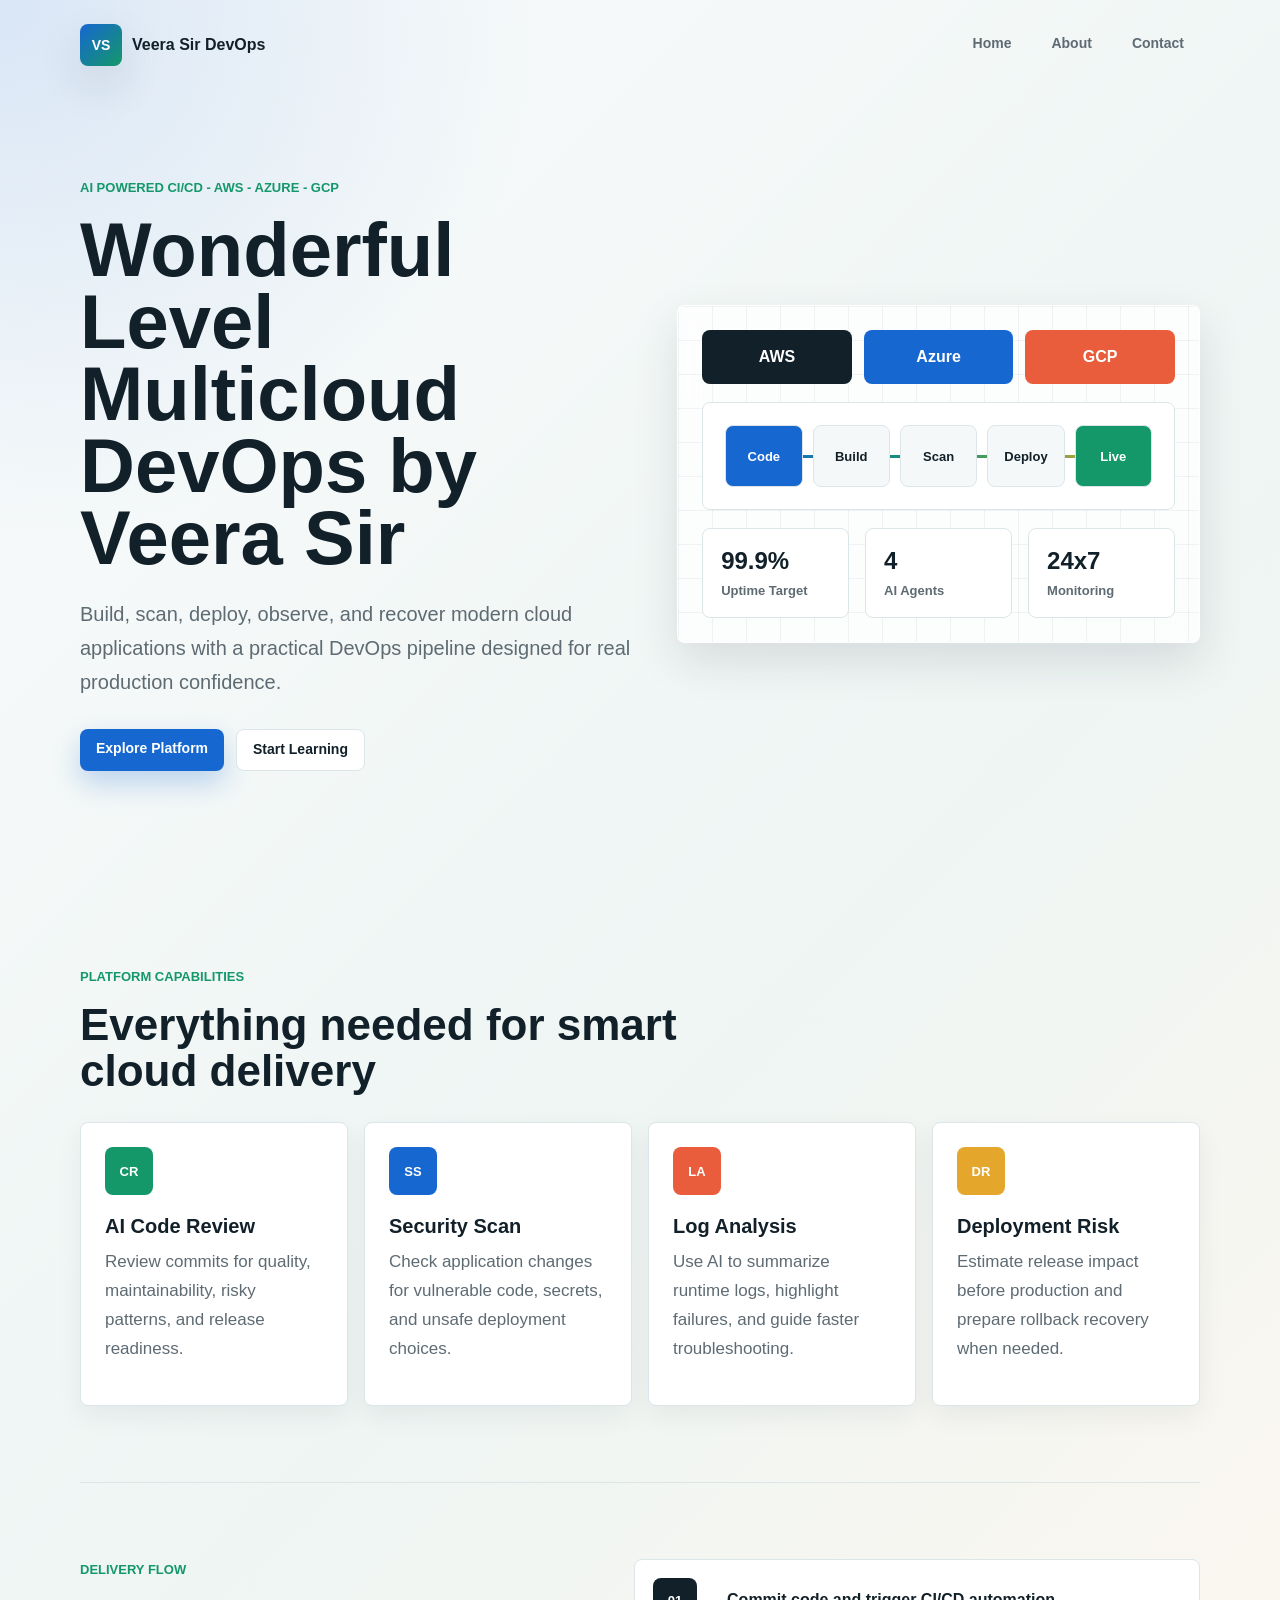
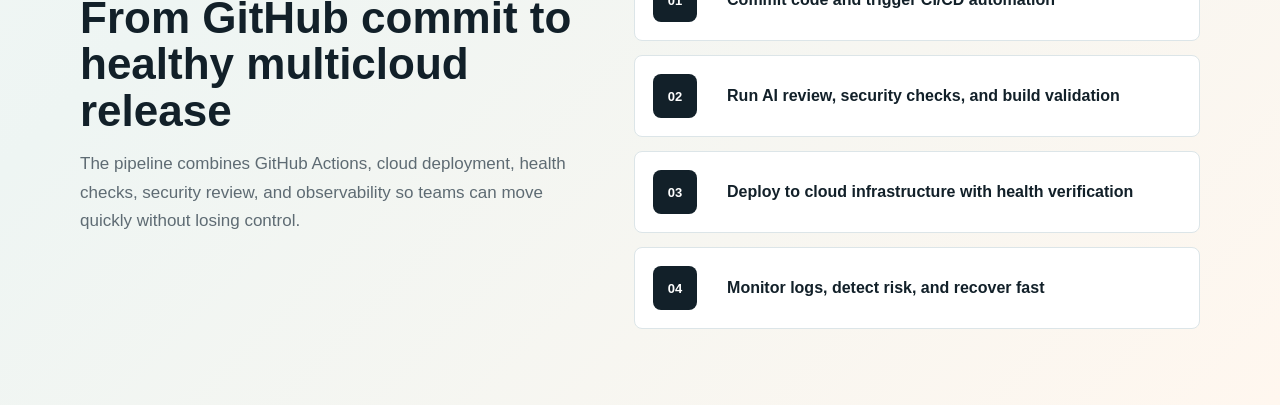
==== templates/index.html @ 746385aa "Add files via upload" ====
<!DOCTYPE html>
<html lang="en">
<head>
    <meta charset="UTF-8">
    <meta name="viewport" content="width=device-width, initial-scale=1.0">
    <title>Multicloud DevOps by Veera Sir</title>
    <link rel="stylesheet" href="/static/style.css">
</head>

<body>
    <header class="site-header">
        <a class="brand" href="/">
            <span class="brand-mark">VS</span>
            <span>Veera Sir DevOps</span>
        </a>

        <nav class="nav-links" aria-label="Primary navigation">
            <a href="/">Home</a>
            <a href="/about.html">About</a>
            <a href="/contact.html">Contact</a>
        </nav>
    </header>

    <main>
        <section class="hero">
            <div class="hero-copy">
                <p class="eyebrow">AI powered CI/CD - AWS - Azure - GCP</p>
                <h1>Wonderful Level Multicloud DevOps by Veera Sir</h1>
                <p class="hero-text">
                    Build, scan, deploy, observe, and recover modern cloud applications with a practical
                    DevOps pipeline designed for real production confidence.
                </p>

                <div class="hero-actions">
                    <a class="button primary" href="/about.html">Explore Platform</a>
                    <a class="button secondary" href="/contact.html">Start Learning</a>
                </div>
            </div>

            <div class="ops-visual" aria-label="Multicloud DevOps pipeline status">
                <div class="cloud-row">
                    <span>AWS</span>
                    <span>Azure</span>
                    <span>GCP</span>
                </div>
                <div class="pipeline-card">
                    <div class="pipeline-line"></div>
                    <div class="node active">Code</div>
                    <div class="node">Build</div>
                    <div class="node">Scan</div>
                    <div class="node">Deploy</div>
                    <div class="node success">Live</div>
                </div>
                <div class="status-grid">
                    <div>
                        <strong>99.9%</strong>
                        <span>Uptime Target</span>
                    </div>
                    <div>
                        <strong>4</strong>
                        <span>AI Agents</span>
                    </div>
                    <div>
                        <strong>24x7</strong>
                        <span>Monitoring</span>
                    </div>
                </div>
            </div>
        </section>

        <section class="section">
            <div class="section-heading">
                <p class="eyebrow">Platform Capabilities</p>
                <h2>Everything needed for smart cloud delivery</h2>
            </div>

            <div class="feature-grid">
                <article class="feature-card">
                    <span class="feature-icon">CR</span>
                    <h3>AI Code Review</h3>
                    <p>Review commits for quality, maintainability, risky patterns, and release readiness.</p>
                </article>
                <article class="feature-card">
                    <span class="feature-icon">SS</span>
                    <h3>Security Scan</h3>
                    <p>Check application changes for vulnerable code, secrets, and unsafe deployment choices.</p>
                </article>
                <article class="feature-card">
                    <span class="feature-icon">LA</span>
                    <h3>Log Analysis</h3>
                    <p>Use AI to summarize runtime logs, highlight failures, and guide faster troubleshooting.</p>
                </article>
                <article class="feature-card">
                    <span class="feature-icon">DR</span>
                    <h3>Deployment Risk</h3>
                    <p>Estimate release impact before production and prepare rollback recovery when needed.</p>
                </article>
            </div>
        </section>

        <section class="section split-section">
            <div>
                <p class="eyebrow">Delivery Flow</p>
                <h2>From GitHub commit to healthy multicloud release</h2>
                <p>
                    The pipeline combines GitHub Actions, cloud deployment, health checks, security review,
                    and observability so teams can move quickly without losing control.
                </p>
            </div>

            <ol class="timeline">
                <li><span>01</span> Commit code and trigger CI/CD automation</li>
                <li><span>02</span> Run AI review, security checks, and build validation</li>
                <li><span>03</span> Deploy to cloud infrastructure with health verification</li>
                <li><span>04</span> Monitor logs, detect risk, and recover fast</li>
            </ol>
        </section>
    </main>
</body>
</html>
---- static/style.css ----
:root {
    --ink: #122029;
    --muted: #5e6b73;
    --line: #dce5e8;
    --panel: #ffffff;
    --soft: #f5f8f8;
    --blue: #1767d1;
    --green: #149869;
    --coral: #e95d3c;
    --gold: #e4a72c;
    --shadow: 0 18px 45px rgba(22, 37, 46, 0.12);
}

* {
    box-sizing: border-box;
}

html {
    scroll-behavior: smooth;
}

body {
    min-height: 100vh;
    margin: 0;
    color: var(--ink);
    font-family: Arial, Helvetica, sans-serif;
    background:
        radial-gradient(circle at top left, rgba(23, 103, 209, 0.14), transparent 34rem),
        linear-gradient(135deg, #f9fbfc 0%, #eef5f3 54%, #fff7ef 100%);
}

a {
    color: inherit;
}

.site-header {
    display: flex;
    align-items: center;
    justify-content: space-between;
    gap: 24px;
    width: min(1120px, calc(100% - 32px));
    margin: 0 auto;
    padding: 24px 0;
}

.brand,
.nav-links,
.hero-actions,
.contact-list {
    display: flex;
    align-items: center;
}

.brand {
    gap: 10px;
    font-weight: 800;
    text-decoration: none;
}

.brand-mark {
    display: grid;
    width: 42px;
    height: 42px;
    place-items: center;
    color: #ffffff;
    font-size: 14px;
    letter-spacing: 0;
    background: linear-gradient(135deg, var(--blue), var(--green));
    border-radius: 8px;
    box-shadow: var(--shadow);
}

.nav-links {
    gap: 8px;
}

.nav-links a,
.button,
.contact-list a {
    min-height: 42px;
    padding: 12px 16px;
    border-radius: 8px;
    font-size: 14px;
    font-weight: 700;
    line-height: 1;
    text-decoration: none;
    transition: transform 160ms ease, background 160ms ease, color 160ms ease;
}

.nav-links a {
    color: var(--muted);
}

.nav-links a:hover,
.button:hover,
.contact-list a:hover {
    transform: translateY(-2px);
}

.hero,
.section,
.page-shell {
    width: min(1120px, calc(100% - 32px));
    margin: 0 auto;
}

.hero {
    display: grid;
    grid-template-columns: minmax(0, 1.03fr) minmax(340px, 0.97fr);
    gap: 42px;
    align-items: center;
    min-height: calc(100vh - 100px);
    padding: 40px 0 72px;
}

.eyebrow {
    margin: 0 0 14px;
    color: var(--green);
    font-size: 13px;
    font-weight: 800;
    letter-spacing: 0;
    text-transform: uppercase;
}

h1,
h2,
h3,
p {
    margin-top: 0;
}

h1 {
    max-width: 760px;
    margin-bottom: 22px;
    font-size: clamp(42px, 7vw, 76px);
    line-height: 0.95;
    letter-spacing: 0;
}

h2 {
    margin-bottom: 16px;
    font-size: clamp(30px, 4vw, 44px);
    line-height: 1.05;
    letter-spacing: 0;
}

h3 {
    margin-bottom: 10px;
    font-size: 20px;
}

p {
    color: var(--muted);
    font-size: 17px;
    line-height: 1.7;
}

.hero-text {
    max-width: 650px;
    font-size: 20px;
}

.hero-actions {
    flex-wrap: wrap;
    gap: 12px;
    margin-top: 30px;
}

.button.primary {
    color: #ffffff;
    background: var(--blue);
    box-shadow: 0 12px 28px rgba(23, 103, 209, 0.26);
}

.button.secondary,
.contact-list a {
    color: var(--ink);
    background: #ffffff;
    border: 1px solid var(--line);
}

.ops-visual {
    position: relative;
    overflow: hidden;
    padding: 24px;
    background: rgba(255, 255, 255, 0.78);
    border: 1px solid rgba(255, 255, 255, 0.84);
    border-radius: 8px;
    box-shadow: var(--shadow);
    backdrop-filter: blur(16px);
}

.ops-visual::before {
    position: absolute;
    inset: 0;
    pointer-events: none;
    content: "";
    background:
        linear-gradient(90deg, rgba(18, 32, 41, 0.05) 1px, transparent 1px),
        linear-gradient(rgba(18, 32, 41, 0.05) 1px, transparent 1px);
    background-size: 34px 34px;
}

.cloud-row,
.pipeline-card,
.status-grid {
    position: relative;
    z-index: 1;
}

.cloud-row {
    display: grid;
    grid-template-columns: repeat(3, 1fr);
    gap: 12px;
    margin-bottom: 18px;
}

.cloud-row span {
    padding: 18px 14px;
    color: #ffffff;
    font-weight: 800;
    text-align: center;
    background: var(--ink);
    border-radius: 8px;
}

.cloud-row span:nth-child(2) {
    background: var(--blue);
}

.cloud-row span:nth-child(3) {
    background: var(--coral);
}

.pipeline-card {
    display: grid;
    grid-template-columns: repeat(5, 1fr);
    gap: 10px;
    align-items: center;
    margin-bottom: 18px;
    padding: 22px;
    background: #ffffff;
    border: 1px solid var(--line);
    border-radius: 8px;
}

.pipeline-line {
    position: absolute;
    right: 36px;
    left: 36px;
    height: 3px;
    background: linear-gradient(90deg, var(--blue), var(--green), var(--gold));
}

.node {
    position: relative;
    display: grid;
    min-height: 62px;
    place-items: center;
    color: var(--ink);
    font-size: 13px;
    font-weight: 800;
    background: var(--soft);
    border: 1px solid var(--line);
    border-radius: 8px;
}

.node.active {
    color: #ffffff;
    background: var(--blue);
}

.node.success {
    color: #ffffff;
    background: var(--green);
}

.status-grid,
.feature-grid,
.mini-grid {
    display: grid;
    gap: 16px;
}

.status-grid {
    grid-template-columns: repeat(3, 1fr);
}

.status-grid div,
.feature-card,
.content-panel,
.mini-grid div {
    background: var(--panel);
    border: 1px solid var(--line);
    border-radius: 8px;
}

.status-grid div {
    padding: 18px;
}

.status-grid strong,
.mini-grid strong {
    display: block;
    margin-bottom: 6px;
    font-size: 24px;
}

.status-grid span,
.mini-grid span {
    color: var(--muted);
    font-size: 13px;
    font-weight: 700;
}

.section {
    padding: 76px 0;
}

.section-heading {
    max-width: 660px;
    margin-bottom: 28px;
}

.feature-grid {
    grid-template-columns: repeat(4, 1fr);
}

.feature-card {
    min-height: 238px;
    padding: 24px;
    box-shadow: 0 10px 26px rgba(22, 37, 46, 0.06);
}

.feature-icon {
    display: grid;
    width: 48px;
    height: 48px;
    margin-bottom: 20px;
    place-items: center;
    color: #ffffff;
    font-size: 13px;
    font-weight: 800;
    background: var(--green);
    border-radius: 8px;
}

.feature-card:nth-child(2) .feature-icon {
    background: var(--blue);
}

.feature-card:nth-child(3) .feature-icon {
    background: var(--coral);
}

.feature-card:nth-child(4) .feature-icon {
    background: var(--gold);
}

.split-section {
    display: grid;
    grid-template-columns: 0.95fr 1.05fr;
    gap: 42px;
    align-items: start;
    border-top: 1px solid var(--line);
}

.timeline {
    display: grid;
    gap: 14px;
    padding: 0;
    margin: 0;
    list-style: none;
}

.timeline li {
    display: grid;
    grid-template-columns: 58px 1fr;
    gap: 16px;
    align-items: center;
    padding: 18px;
    font-weight: 700;
    background: #ffffff;
    border: 1px solid var(--line);
    border-radius: 8px;
}

.timeline span {
    display: grid;
    width: 44px;
    height: 44px;
    place-items: center;
    color: #ffffff;
    font-size: 13px;
    background: var(--ink);
    border-radius: 8px;
}

.page-shell {
    min-height: calc(100vh - 100px);
    padding: 60px 0;
}

.content-panel {
    max-width: 860px;
    padding: 44px;
    box-shadow: var(--shadow);
}

.content-panel h1 {
    font-size: clamp(36px, 6vw, 58px);
}

.mini-grid {
    grid-template-columns: repeat(3, 1fr);
    margin-top: 30px;
}

.mini-grid div {
    padding: 18px;
}

.contact-panel {
    max-width: 760px;
}

.contact-list {
    flex-wrap: wrap;
    gap: 12px;
    margin-top: 26px;
}

@media (max-width: 900px) {
    .site-header,
    .hero,
    .section,
    .page-shell {
        width: min(100% - 24px, 720px);
    }

    .site-header,
    .hero,
    .split-section {
        grid-template-columns: 1fr;
    }

    .site-header {
        display: grid;
    }

    .nav-links {
        flex-wrap: wrap;
    }

    .hero {
        min-height: auto;
        padding-top: 28px;
    }

    .feature-grid,
    .mini-grid {
        grid-template-columns: repeat(2, 1fr);
    }
}

@media (max-width: 620px) {
    .brand span:last-child {
        font-size: 15px;
    }

    .nav-links a,
    .button,
    .contact-list a {
        flex: 1 1 auto;
        text-align: center;
    }

    h1 {
        font-size: 42px;
    }

    .ops-visual,
    .content-panel {
        padding: 18px;
    }

    .cloud-row,
    .pipeline-card,
    .status-grid,
    .feature-grid,
    .mini-grid {
        grid-template-columns: 1fr;
    }

    .pipeline-line {
        top: 34px;
        bottom: 34px;
        left: 50%;
        width: 3px;
        height: auto;
    }

    .feature-card {
        min-height: auto;
    }
}
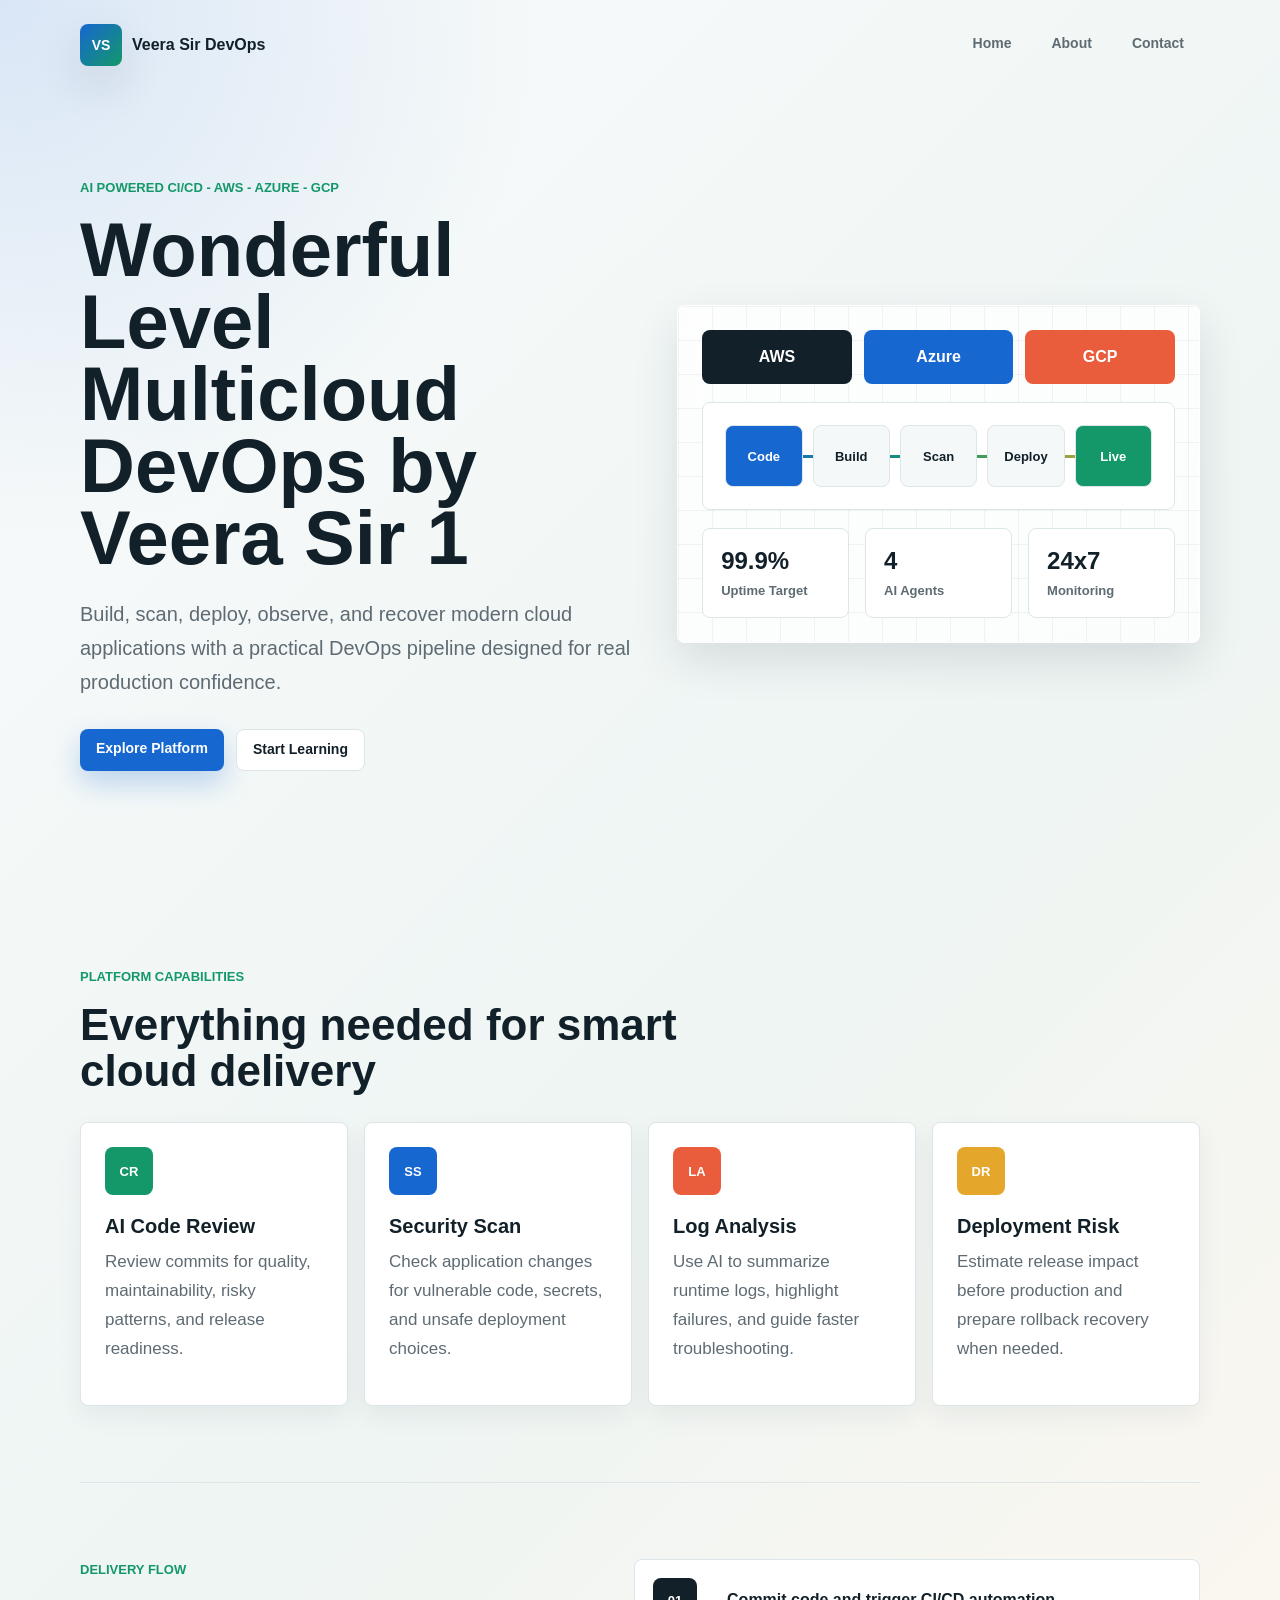
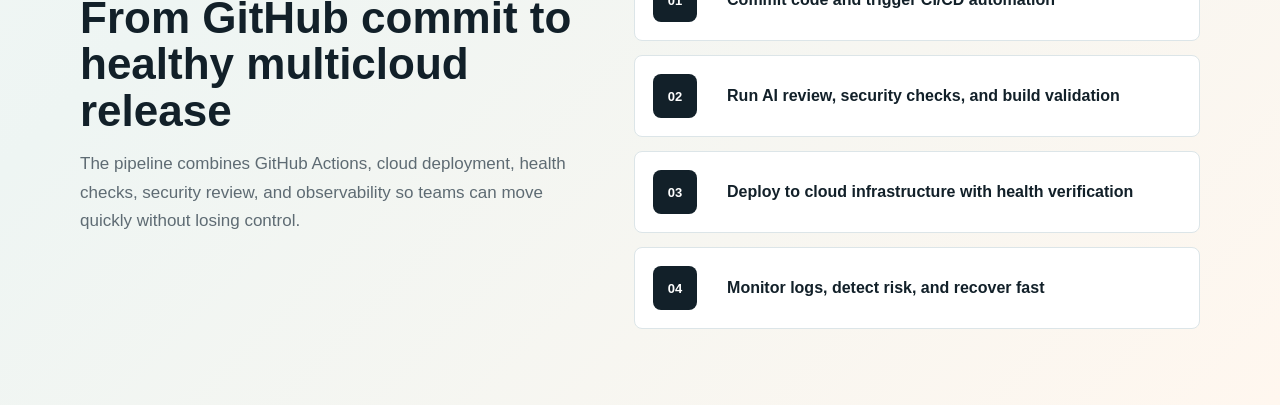
==== commit 74c32baf: "Update index.html" ====
--- a/templates/index.html
+++ b/templates/index.html
@@ -1,120 +1,120 @@
-<!DOCTYPE html>
-<html lang="en">
-<head>
-    <meta charset="UTF-8">
-    <meta name="viewport" content="width=device-width, initial-scale=1.0">
-    <title>Multicloud DevOps by Veera Sir</title>
-    <link rel="stylesheet" href="/static/style.css">
-</head>
-
-<body>
-    <header class="site-header">
-        <a class="brand" href="/">
-            <span class="brand-mark">VS</span>
-            <span>Veera Sir DevOps</span>
-        </a>
-
-        <nav class="nav-links" aria-label="Primary navigation">
-            <a href="/">Home</a>
-            <a href="/about.html">About</a>
-            <a href="/contact.html">Contact</a>
-        </nav>
-    </header>
-
-    <main>
-        <section class="hero">
-            <div class="hero-copy">
-                <p class="eyebrow">AI powered CI/CD - AWS - Azure - GCP</p>
-                <h1>Wonderful Level Multicloud DevOps by Veera Sir</h1>
-                <p class="hero-text">
-                    Build, scan, deploy, observe, and recover modern cloud applications with a practical
-                    DevOps pipeline designed for real production confidence.
-                </p>
-
-                <div class="hero-actions">
-                    <a class="button primary" href="/about.html">Explore Platform</a>
-                    <a class="button secondary" href="/contact.html">Start Learning</a>
-                </div>
-            </div>
-
-            <div class="ops-visual" aria-label="Multicloud DevOps pipeline status">
-                <div class="cloud-row">
-                    <span>AWS</span>
-                    <span>Azure</span>
-                    <span>GCP</span>
-                </div>
-                <div class="pipeline-card">
-                    <div class="pipeline-line"></div>
-                    <div class="node active">Code</div>
-                    <div class="node">Build</div>
-                    <div class="node">Scan</div>
-                    <div class="node">Deploy</div>
-                    <div class="node success">Live</div>
-                </div>
-                <div class="status-grid">
-                    <div>
-                        <strong>99.9%</strong>
-                        <span>Uptime Target</span>
-                    </div>
-                    <div>
-                        <strong>4</strong>
-                        <span>AI Agents</span>
-                    </div>
-                    <div>
-                        <strong>24x7</strong>
-                        <span>Monitoring</span>
-                    </div>
-                </div>
-            </div>
-        </section>
-
-        <section class="section">
-            <div class="section-heading">
-                <p class="eyebrow">Platform Capabilities</p>
-                <h2>Everything needed for smart cloud delivery</h2>
-            </div>
-
-            <div class="feature-grid">
-                <article class="feature-card">
-                    <span class="feature-icon">CR</span>
-                    <h3>AI Code Review</h3>
-                    <p>Review commits for quality, maintainability, risky patterns, and release readiness.</p>
-                </article>
-                <article class="feature-card">
-                    <span class="feature-icon">SS</span>
-                    <h3>Security Scan</h3>
-                    <p>Check application changes for vulnerable code, secrets, and unsafe deployment choices.</p>
-                </article>
-                <article class="feature-card">
-                    <span class="feature-icon">LA</span>
-                    <h3>Log Analysis</h3>
-                    <p>Use AI to summarize runtime logs, highlight failures, and guide faster troubleshooting.</p>
-                </article>
-                <article class="feature-card">
-                    <span class="feature-icon">DR</span>
-                    <h3>Deployment Risk</h3>
-                    <p>Estimate release impact before production and prepare rollback recovery when needed.</p>
-                </article>
-            </div>
-        </section>
-
-        <section class="section split-section">
-            <div>
-                <p class="eyebrow">Delivery Flow</p>
-                <h2>From GitHub commit to healthy multicloud release</h2>
-                <p>
-                    The pipeline combines GitHub Actions, cloud deployment, health checks, security review,
-                    and observability so teams can move quickly without losing control.
-                </p>
-            </div>
-
-            <ol class="timeline">
-                <li><span>01</span> Commit code and trigger CI/CD automation</li>
-                <li><span>02</span> Run AI review, security checks, and build validation</li>
-                <li><span>03</span> Deploy to cloud infrastructure with health verification</li>
-                <li><span>04</span> Monitor logs, detect risk, and recover fast</li>
-            </ol>
-        </section>
-    </main>
-</body>
-</html>
+<!DOCTYPE html>
+<html lang="en">
+<head>
+    <meta charset="UTF-8">
+    <meta name="viewport" content="width=device-width, initial-scale=1.0">
+    <title>Multicloud DevOps by Veera Sir</title>
+    <link rel="stylesheet" href="/static/style.css">
+</head>
+
+<body>
+    <header class="site-header">
+        <a class="brand" href="/">
+            <span class="brand-mark">VS</span>
+            <span>Veera Sir DevOps</span>
+        </a>
+
+        <nav class="nav-links" aria-label="Primary navigation">
+            <a href="/">Home</a>
+            <a href="/about">About</a>
+            <a href="/contact">Contact</a>
+        </nav>
+    </header>
+
+    <main>
+        <section class="hero">
+            <div class="hero-copy">
+                <p class="eyebrow">AI powered CI/CD - AWS - Azure - GCP</p>
+                <h1>Wonderful Level Multicloud DevOps by Veera Sir 1</h1>
+                <p class="hero-text">
+                    Build, scan, deploy, observe, and recover modern cloud applications with a practical
+                    DevOps pipeline designed for real production confidence.
+                </p>
+
+                <div class="hero-actions">
+                    <a class="button primary" href="/about">Explore Platform</a>
+                    <a class="button secondary" href="/contact">Start Learning</a>
+                </div>
+            </div>
+
+            <div class="ops-visual" aria-label="Multicloud DevOps pipeline status">
+                <div class="cloud-row">
+                    <span>AWS</span>
+                    <span>Azure</span>
+                    <span>GCP</span>
+                </div>
+                <div class="pipeline-card">
+                    <div class="pipeline-line"></div>
+                    <div class="node active">Code</div>
+                    <div class="node">Build</div>
+                    <div class="node">Scan</div>
+                    <div class="node">Deploy</div>
+                    <div class="node success">Live</div>
+                </div>
+                <div class="status-grid">
+                    <div>
+                        <strong>99.9%</strong>
+                        <span>Uptime Target</span>
+                    </div>
+                    <div>
+                        <strong>4</strong>
+                        <span>AI Agents</span>
+                    </div>
+                    <div>
+                        <strong>24x7</strong>
+                        <span>Monitoring</span>
+                    </div>
+                </div>
+            </div>
+        </section>
+
+        <section class="section">
+            <div class="section-heading">
+                <p class="eyebrow">Platform Capabilities</p>
+                <h2>Everything needed for smart cloud delivery</h2>
+            </div>
+
+            <div class="feature-grid">
+                <article class="feature-card">
+                    <span class="feature-icon">CR</span>
+                    <h3>AI Code Review</h3>
+                    <p>Review commits for quality, maintainability, risky patterns, and release readiness.</p>
+                </article>
+                <article class="feature-card">
+                    <span class="feature-icon">SS</span>
+                    <h3>Security Scan</h3>
+                    <p>Check application changes for vulnerable code, secrets, and unsafe deployment choices.</p>
+                </article>
+                <article class="feature-card">
+                    <span class="feature-icon">LA</span>
+                    <h3>Log Analysis</h3>
+                    <p>Use AI to summarize runtime logs, highlight failures, and guide faster troubleshooting.</p>
+                </article>
+                <article class="feature-card">
+                    <span class="feature-icon">DR</span>
+                    <h3>Deployment Risk</h3>
+                    <p>Estimate release impact before production and prepare rollback recovery when needed.</p>
+                </article>
+            </div>
+        </section>
+
+        <section class="section split-section">
+            <div>
+                <p class="eyebrow">Delivery Flow</p>
+                <h2>From GitHub commit to healthy multicloud release</h2>
+                <p>
+                    The pipeline combines GitHub Actions, cloud deployment, health checks, security review,
+                    and observability so teams can move quickly without losing control.
+                </p>
+            </div>
+
+            <ol class="timeline">
+                <li><span>01</span> Commit code and trigger CI/CD automation</li>
+                <li><span>02</span> Run AI review, security checks, and build validation</li>
+                <li><span>03</span> Deploy to cloud infrastructure with health verification</li>
+                <li><span>04</span> Monitor logs, detect risk, and recover fast</li>
+            </ol>
+        </section>
+    </main>
+</body>
+</html>
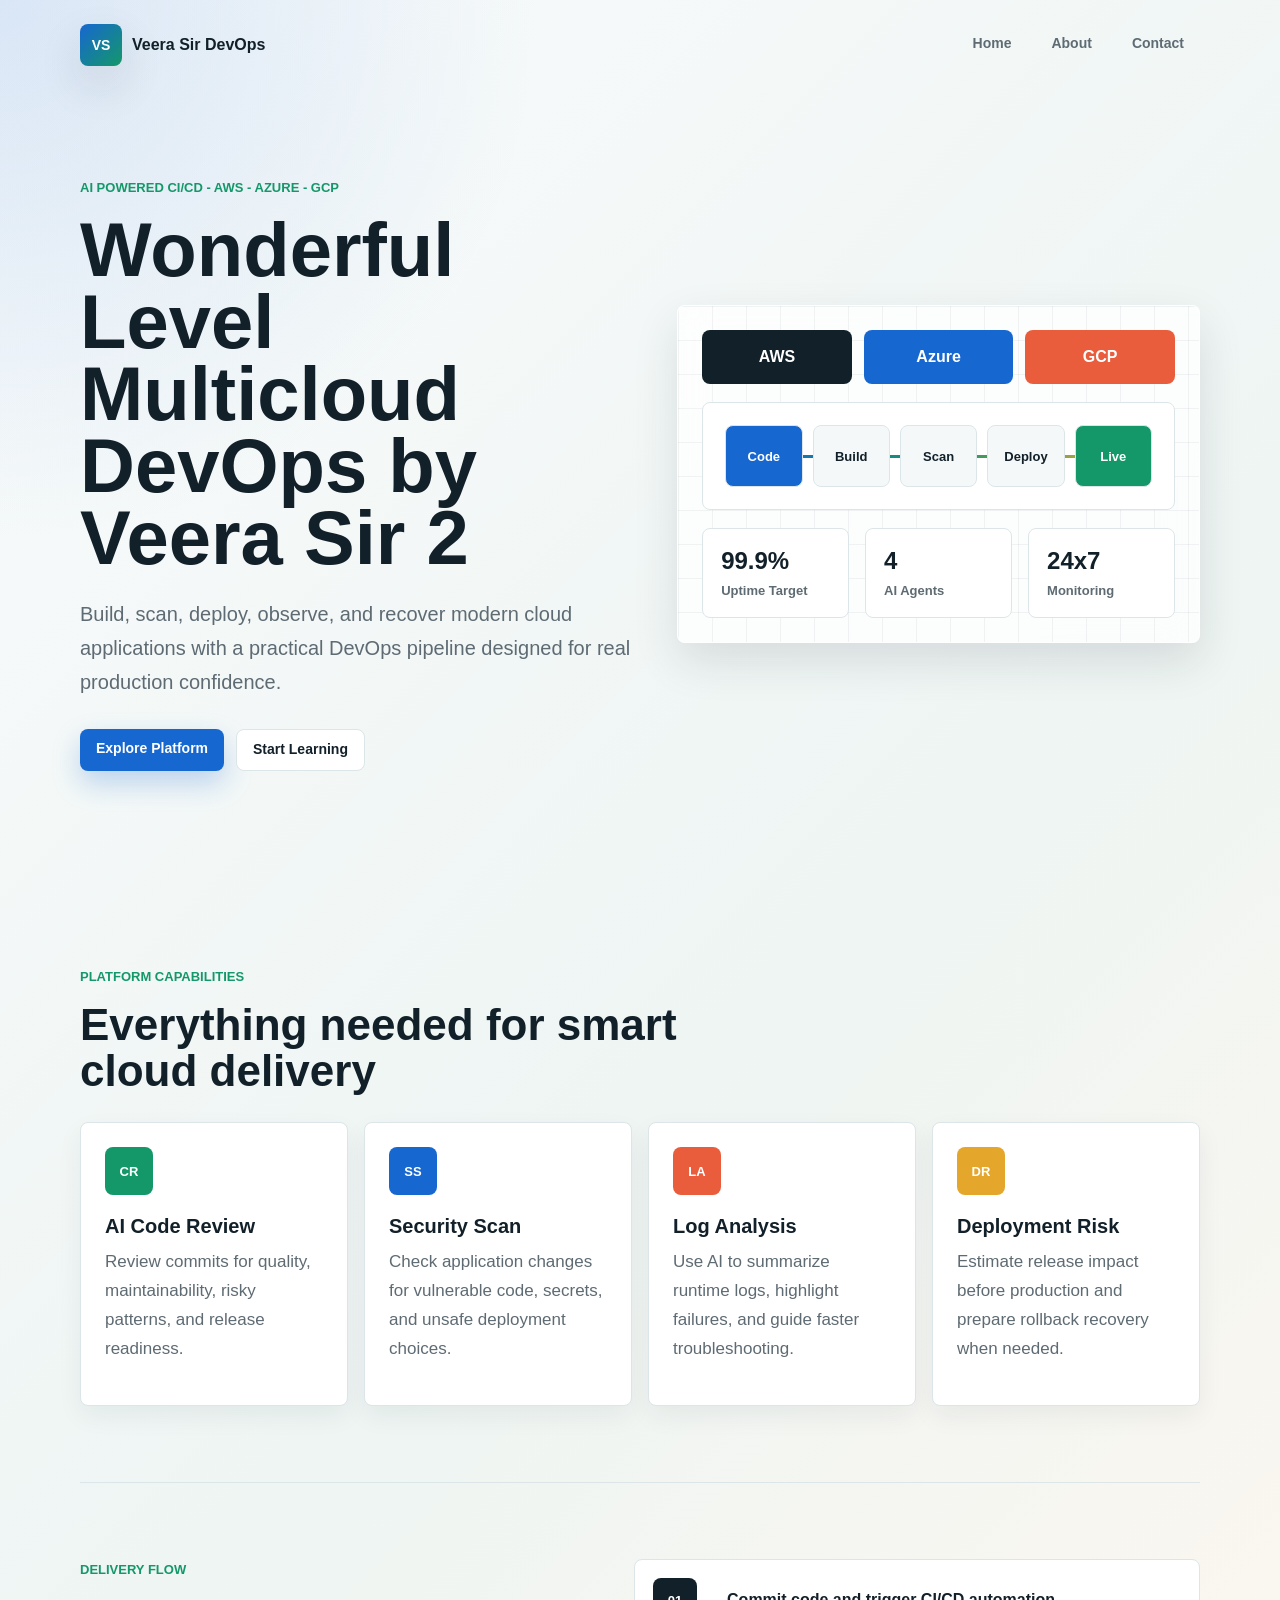
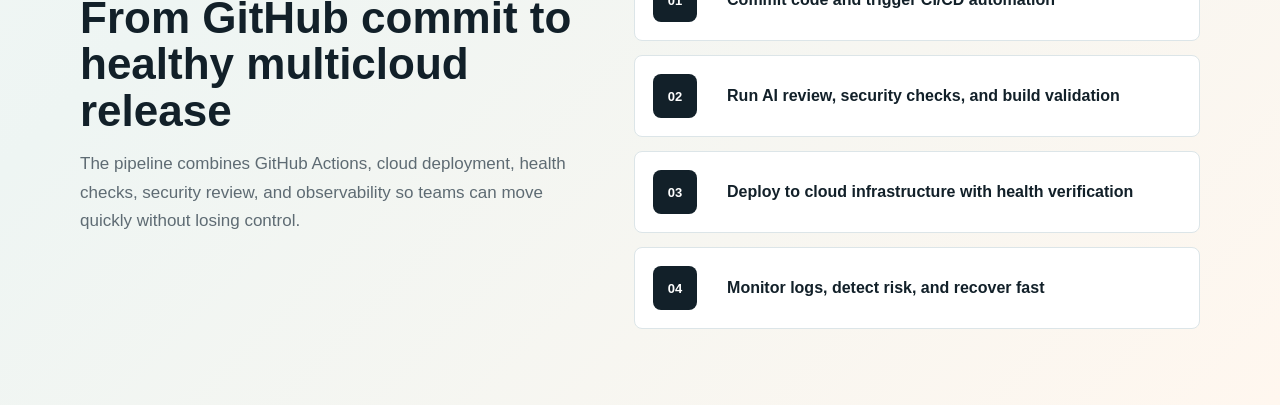
==== commit ea33e165: "Update index.html" ====
--- a/templates/index.html
+++ b/templates/index.html
@@ -25,7 +25,7 @@
         <section class="hero">
             <div class="hero-copy">
                 <p class="eyebrow">AI powered CI/CD - AWS - Azure - GCP</p>
-                <h1>Wonderful Level Multicloud DevOps by Veera Sir 1</h1>
+                <h1>Wonderful Level Multicloud DevOps by Veera Sir 2</h1>
                 <p class="hero-text">
                     Build, scan, deploy, observe, and recover modern cloud applications with a practical
                     DevOps pipeline designed for real production confidence.
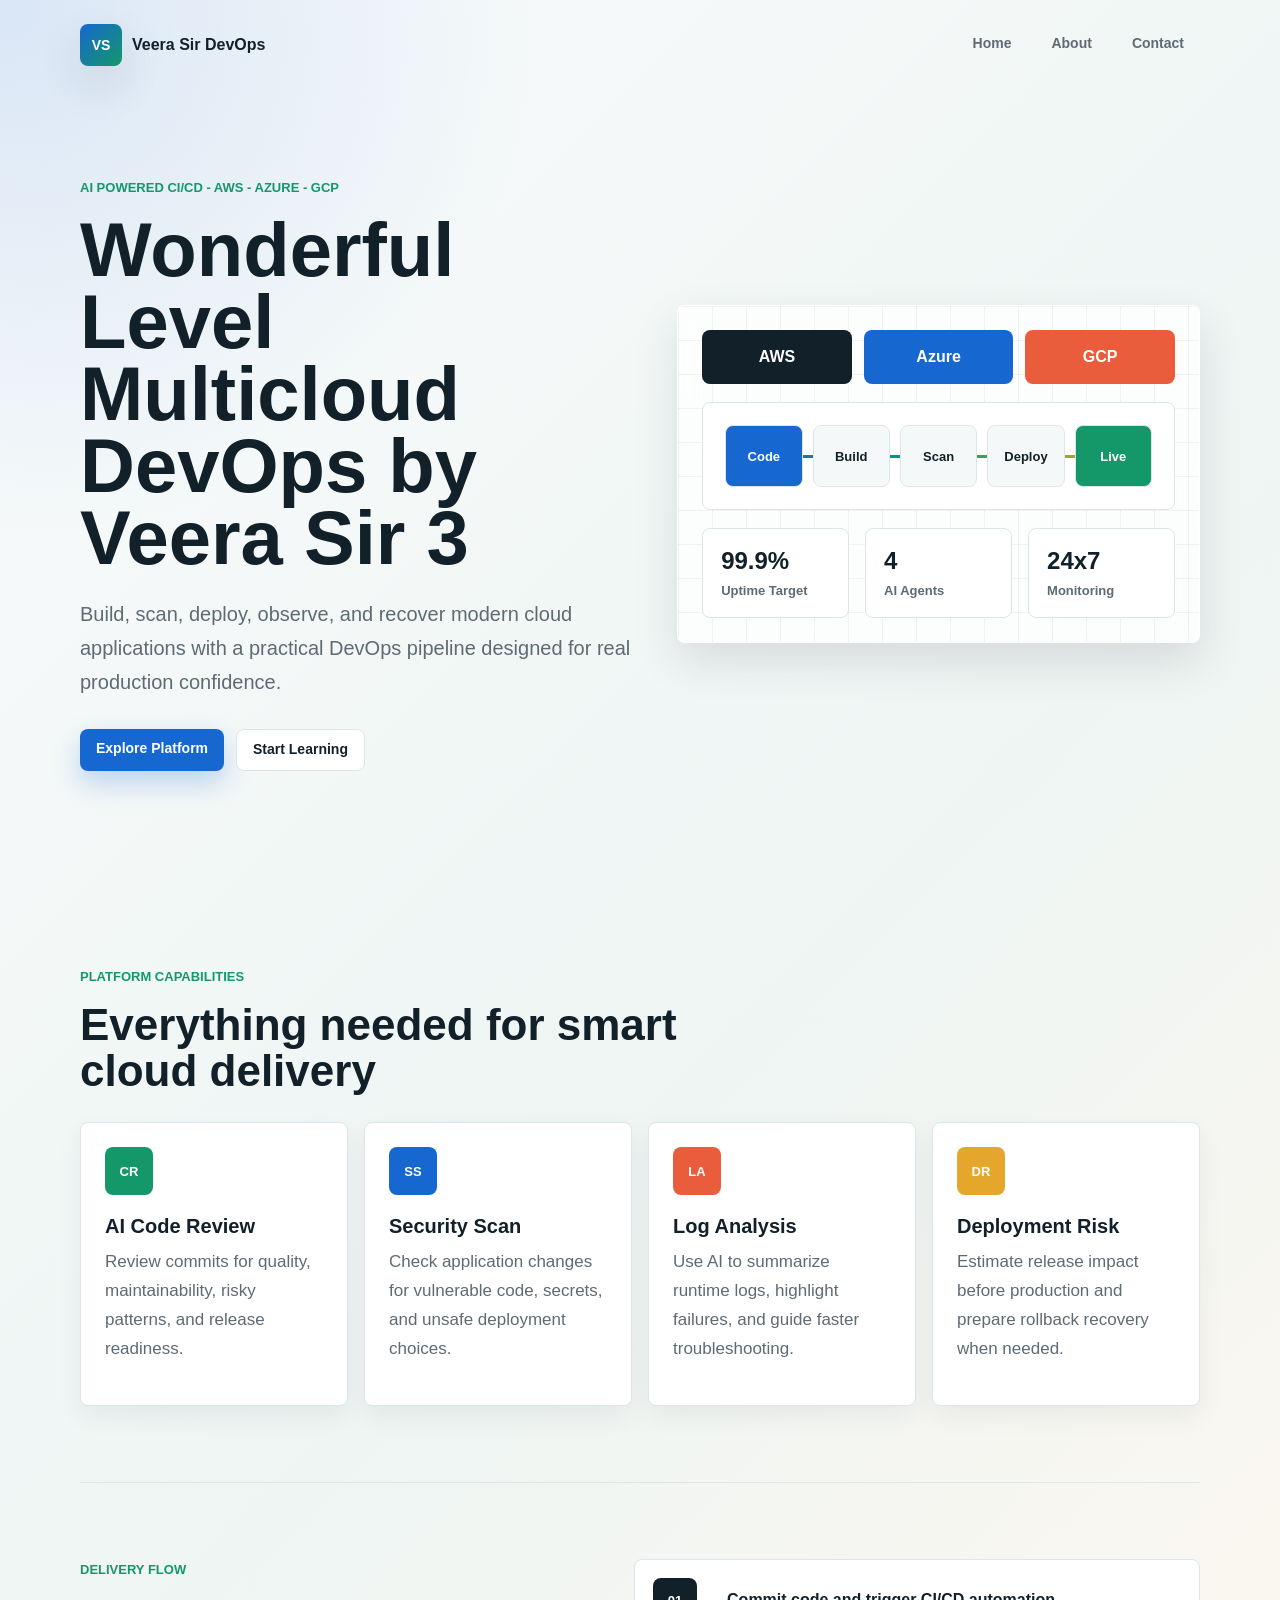
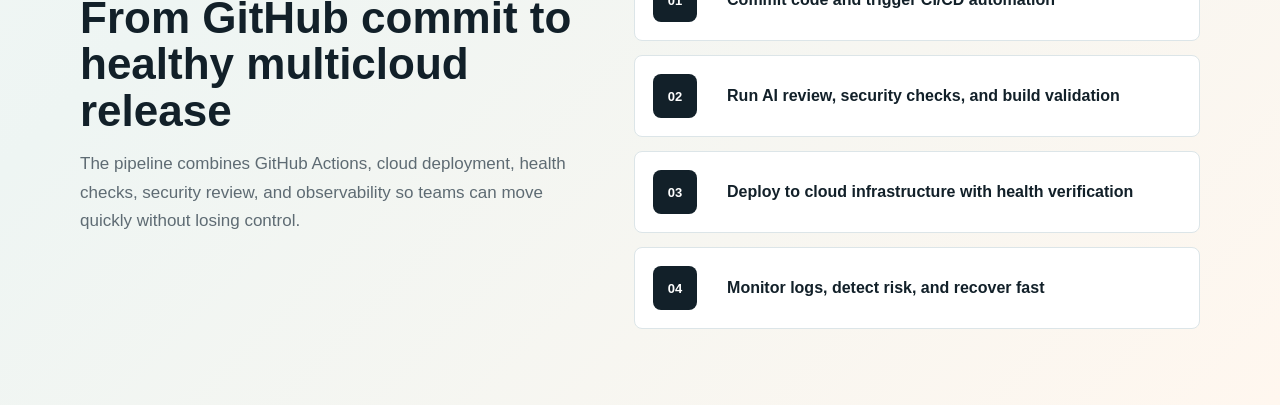
==== commit 441dd598: "Modify hero section title and content Updated the hero section title and adjusted the content for cl" ====
--- a/templates/index.html
+++ b/templates/index.html
@@ -25,7 +25,7 @@
         <section class="hero">
             <div class="hero-copy">
                 <p class="eyebrow">AI powered CI/CD - AWS - Azure - GCP</p>
-                <h1>Wonderful Level Multicloud DevOps by Veera Sir 2</h1>
+                <h1>Wonderful Level Multicloud DevOps by Veera Sir 3</h1>
                 <p class="hero-text">
                     Build, scan, deploy, observe, and recover modern cloud applications with a practical
                     DevOps pipeline designed for real production confidence.
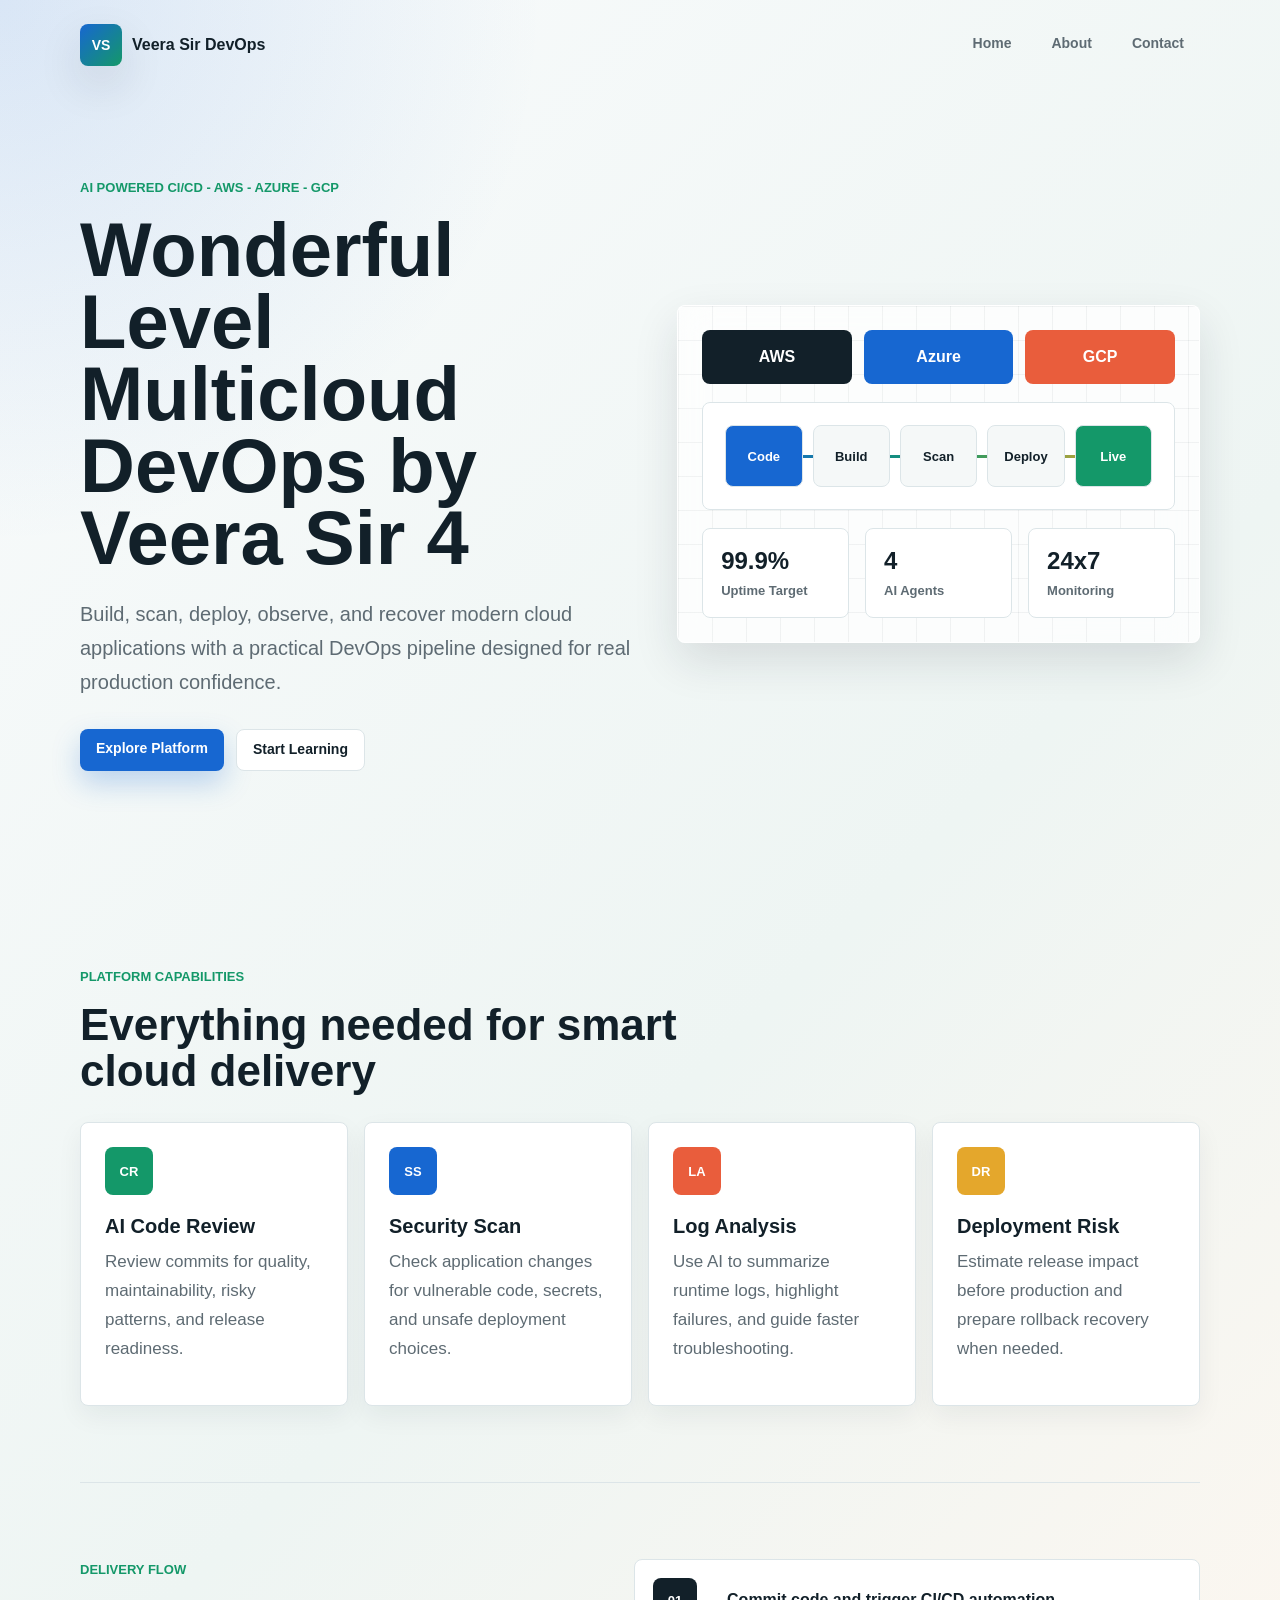
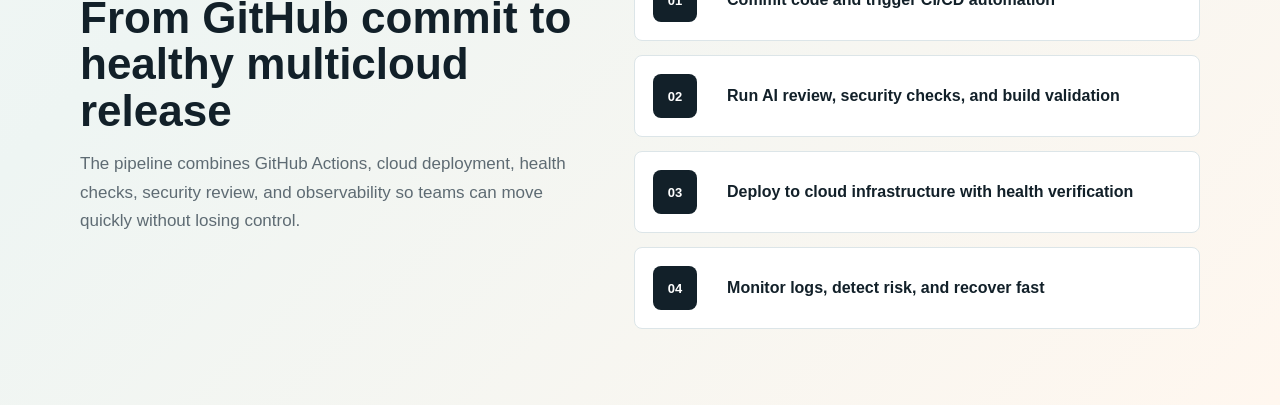
==== commit 198d5d27: "Update index.html" ====
--- a/templates/index.html
+++ b/templates/index.html
@@ -25,7 +25,7 @@
         <section class="hero">
             <div class="hero-copy">
                 <p class="eyebrow">AI powered CI/CD - AWS - Azure - GCP</p>
-                <h1>Wonderful Level Multicloud DevOps by Veera Sir 3</h1>
+                <h1>Wonderful Level Multicloud DevOps by Veera Sir 4</h1>
                 <p class="hero-text">
                     Build, scan, deploy, observe, and recover modern cloud applications with a practical
                     DevOps pipeline designed for real production confidence.
